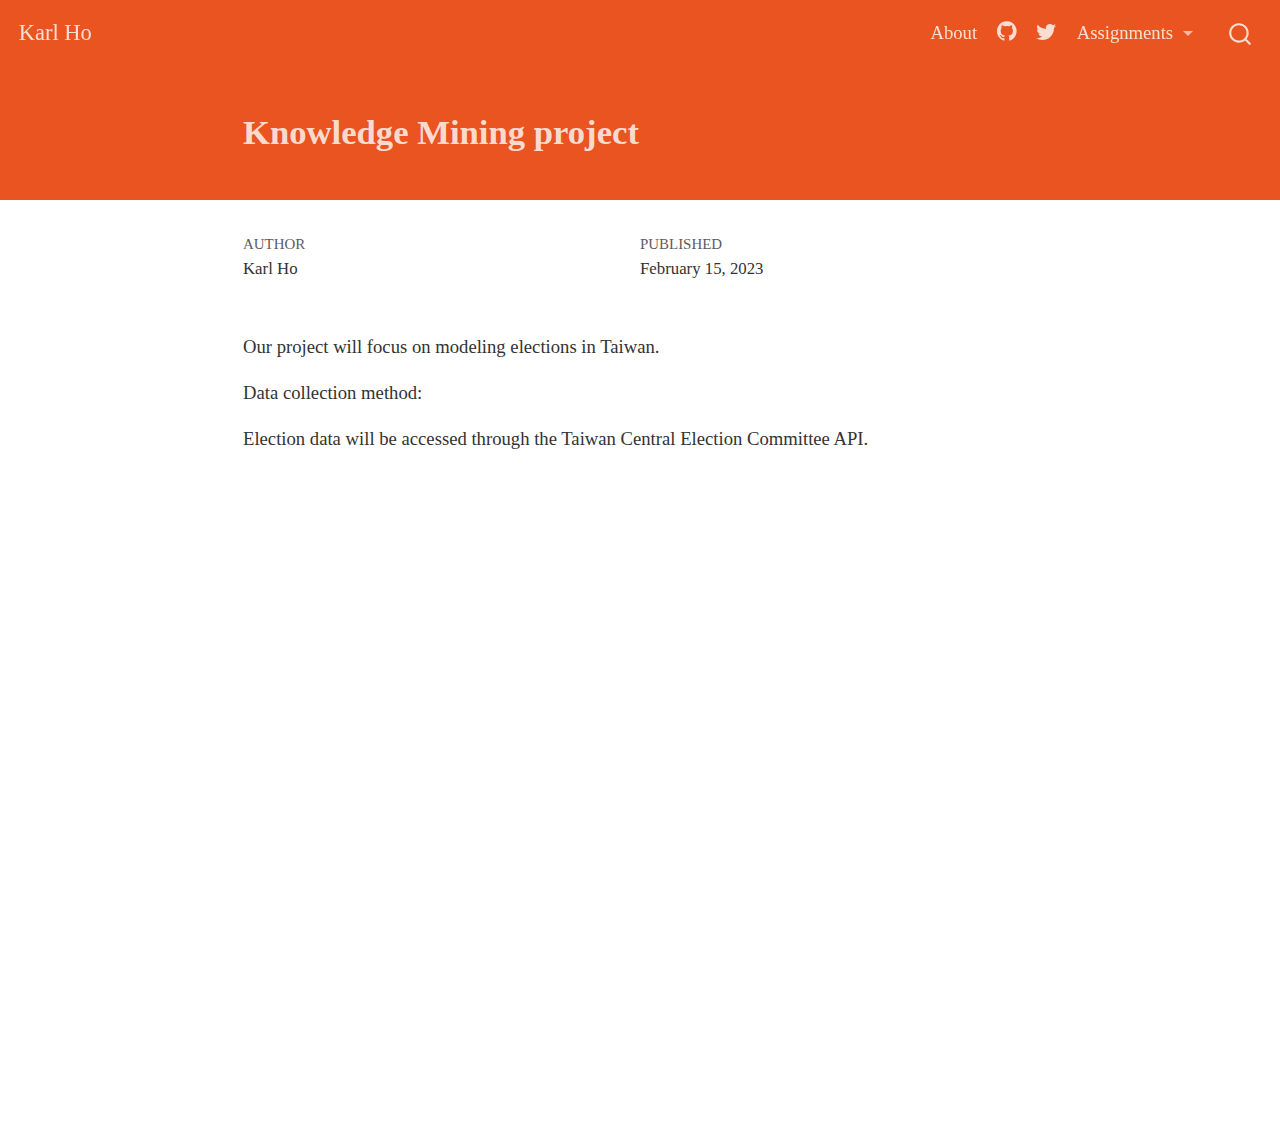
==== posts/assign01/index.html @ 5a6ee327 "Add files via upload" ====
<!DOCTYPE html>
<html xmlns="http://www.w3.org/1999/xhtml" lang="en" xml:lang="en"><head>

<meta charset="utf-8">
<meta name="generator" content="quarto-1.2.313">

<meta name="viewport" content="width=device-width, initial-scale=1.0, user-scalable=yes">

<meta name="author" content="Karl Ho">
<meta name="dcterms.date" content="2023-02-15">

<title>Karl Ho - Knowledge Mining project</title>
<style>
code{white-space: pre-wrap;}
span.smallcaps{font-variant: small-caps;}
div.columns{display: flex; gap: min(4vw, 1.5em);}
div.column{flex: auto; overflow-x: auto;}
div.hanging-indent{margin-left: 1.5em; text-indent: -1.5em;}
ul.task-list{list-style: none;}
ul.task-list li input[type="checkbox"] {
  width: 0.8em;
  margin: 0 0.8em 0.2em -1.6em;
  vertical-align: middle;
}
</style>


<script src="../../site_libs/quarto-nav/quarto-nav.js"></script>
<script src="../../site_libs/quarto-nav/headroom.min.js"></script>
<script src="../../site_libs/clipboard/clipboard.min.js"></script>
<script src="../../site_libs/quarto-search/autocomplete.umd.js"></script>
<script src="../../site_libs/quarto-search/fuse.min.js"></script>
<script src="../../site_libs/quarto-search/quarto-search.js"></script>
<meta name="quarto:offset" content="../../">
<script src="../../site_libs/quarto-html/quarto.js"></script>
<script src="../../site_libs/quarto-html/popper.min.js"></script>
<script src="../../site_libs/quarto-html/tippy.umd.min.js"></script>
<script src="../../site_libs/quarto-html/anchor.min.js"></script>
<link href="../../site_libs/quarto-html/tippy.css" rel="stylesheet">
<link href="../../site_libs/quarto-html/quarto-syntax-highlighting.css" rel="stylesheet" id="quarto-text-highlighting-styles">
<script src="../../site_libs/bootstrap/bootstrap.min.js"></script>
<link href="../../site_libs/bootstrap/bootstrap-icons.css" rel="stylesheet">
<link href="../../site_libs/bootstrap/bootstrap.min.css" rel="stylesheet" id="quarto-bootstrap" data-mode="light">
<script id="quarto-search-options" type="application/json">{
  "location": "navbar",
  "copy-button": false,
  "collapse-after": 3,
  "panel-placement": "end",
  "type": "overlay",
  "limit": 20,
  "language": {
    "search-no-results-text": "No results",
    "search-matching-documents-text": "matching documents",
    "search-copy-link-title": "Copy link to search",
    "search-hide-matches-text": "Hide additional matches",
    "search-more-match-text": "more match in this document",
    "search-more-matches-text": "more matches in this document",
    "search-clear-button-title": "Clear",
    "search-detached-cancel-button-title": "Cancel",
    "search-submit-button-title": "Submit"
  }
}</script>


<link rel="stylesheet" href="../../styles.css">
</head>

<body class="nav-fixed fullcontent">

<div id="quarto-search-results"></div>
  <header id="quarto-header" class="headroom fixed-top">
    <nav class="navbar navbar-expand-lg navbar-dark ">
      <div class="navbar-container container-fluid">
      <div class="navbar-brand-container">
    <a class="navbar-brand" href="../../index.html">
    <span class="navbar-title">Karl Ho</span>
    </a>
  </div>
          <button class="navbar-toggler" type="button" data-bs-toggle="collapse" data-bs-target="#navbarCollapse" aria-controls="navbarCollapse" aria-expanded="false" aria-label="Toggle navigation" onclick="if (window.quartoToggleHeadroom) { window.quartoToggleHeadroom(); }">
  <span class="navbar-toggler-icon"></span>
</button>
          <div class="collapse navbar-collapse" id="navbarCollapse">
            <ul class="navbar-nav navbar-nav-scroll ms-auto">
  <li class="nav-item">
    <a class="nav-link" href="../../about.html">
 <span class="menu-text">About</span></a>
  </li>  
  <li class="nav-item compact">
    <a class="nav-link" href="https://github.com/karlho1"><i class="bi bi-github" role="img">
</i> 
 <span class="menu-text"></span></a>
  </li>  
  <li class="nav-item compact">
    <a class="nav-link" href="https://twitter.com/karlho"><i class="bi bi-twitter" role="img">
</i> 
 <span class="menu-text"></span></a>
  </li>  
  <li class="nav-item dropdown ">
    <a class="nav-link dropdown-toggle" href="#" id="nav-menu-assignments" role="button" data-bs-toggle="dropdown" aria-expanded="false">
 <span class="menu-text">Assignments</span>
    </a>
    <ul class="dropdown-menu dropdown-menu-end" aria-labelledby="nav-menu-assignments">    
        <li>
    <a class="dropdown-item" href="../../posts/assign01/">
 <span class="dropdown-text">Assignment 1</span></a>
  </li>  
        <li>
    <a class="dropdown-item" href="../../posts/assign02/">
 <span class="dropdown-text">Assignment 2</span></a>
  </li>  
    </ul>
  </li>
</ul>
              <div id="quarto-search" class="" title="Search"></div>
          </div> <!-- /navcollapse -->
      </div> <!-- /container-fluid -->
    </nav>
</header>
<!-- content -->
<header id="title-block-header" class="quarto-title-block default page-columns page-full">
  <div class="quarto-title-banner page-columns page-full">
    <div class="quarto-title column-body">
      <h1 class="title">Knowledge Mining project</h1>
                      </div>
  </div>
    
  
  <div class="quarto-title-meta">

      <div>
      <div class="quarto-title-meta-heading">Author</div>
      <div class="quarto-title-meta-contents">
               <p>Karl Ho </p>
            </div>
    </div>
      
      <div>
      <div class="quarto-title-meta-heading">Published</div>
      <div class="quarto-title-meta-contents">
        <p class="date">February 15, 2023</p>
      </div>
    </div>
    
      
    </div>
    
  
  </header><div id="quarto-content" class="quarto-container page-columns page-rows-contents page-layout-article page-navbar">
<!-- sidebar -->
<!-- margin-sidebar -->
    
<!-- main -->
<main class="content quarto-banner-title-block" id="quarto-document-content">




<p>Our project will focus on modeling elections in Taiwan.</p>
<p>Data collection method:</p>
<p>Election data will be accessed through the Taiwan Central Election Committee API.</p>



</main> <!-- /main -->
<script id="quarto-html-after-body" type="application/javascript">
window.document.addEventListener("DOMContentLoaded", function (event) {
  const toggleBodyColorMode = (bsSheetEl) => {
    const mode = bsSheetEl.getAttribute("data-mode");
    const bodyEl = window.document.querySelector("body");
    if (mode === "dark") {
      bodyEl.classList.add("quarto-dark");
      bodyEl.classList.remove("quarto-light");
    } else {
      bodyEl.classList.add("quarto-light");
      bodyEl.classList.remove("quarto-dark");
    }
  }
  const toggleBodyColorPrimary = () => {
    const bsSheetEl = window.document.querySelector("link#quarto-bootstrap");
    if (bsSheetEl) {
      toggleBodyColorMode(bsSheetEl);
    }
  }
  toggleBodyColorPrimary();  
  const icon = "";
  const anchorJS = new window.AnchorJS();
  anchorJS.options = {
    placement: 'right',
    icon: icon
  };
  anchorJS.add('.anchored');
  const clipboard = new window.ClipboardJS('.code-copy-button', {
    target: function(trigger) {
      return trigger.previousElementSibling;
    }
  });
  clipboard.on('success', function(e) {
    // button target
    const button = e.trigger;
    // don't keep focus
    button.blur();
    // flash "checked"
    button.classList.add('code-copy-button-checked');
    var currentTitle = button.getAttribute("title");
    button.setAttribute("title", "Copied!");
    let tooltip;
    if (window.bootstrap) {
      button.setAttribute("data-bs-toggle", "tooltip");
      button.setAttribute("data-bs-placement", "left");
      button.setAttribute("data-bs-title", "Copied!");
      tooltip = new bootstrap.Tooltip(button, 
        { trigger: "manual", 
          customClass: "code-copy-button-tooltip",
          offset: [0, -8]});
      tooltip.show();    
    }
    setTimeout(function() {
      if (tooltip) {
        tooltip.hide();
        button.removeAttribute("data-bs-title");
        button.removeAttribute("data-bs-toggle");
        button.removeAttribute("data-bs-placement");
      }
      button.setAttribute("title", currentTitle);
      button.classList.remove('code-copy-button-checked');
    }, 1000);
    // clear code selection
    e.clearSelection();
  });
  function tippyHover(el, contentFn) {
    const config = {
      allowHTML: true,
      content: contentFn,
      maxWidth: 500,
      delay: 100,
      arrow: false,
      appendTo: function(el) {
          return el.parentElement;
      },
      interactive: true,
      interactiveBorder: 10,
      theme: 'quarto',
      placement: 'bottom-start'
    };
    window.tippy(el, config); 
  }
  const noterefs = window.document.querySelectorAll('a[role="doc-noteref"]');
  for (var i=0; i<noterefs.length; i++) {
    const ref = noterefs[i];
    tippyHover(ref, function() {
      // use id or data attribute instead here
      let href = ref.getAttribute('data-footnote-href') || ref.getAttribute('href');
      try { href = new URL(href).hash; } catch {}
      const id = href.replace(/^#\/?/, "");
      const note = window.document.getElementById(id);
      return note.innerHTML;
    });
  }
  const findCites = (el) => {
    const parentEl = el.parentElement;
    if (parentEl) {
      const cites = parentEl.dataset.cites;
      if (cites) {
        return {
          el,
          cites: cites.split(' ')
        };
      } else {
        return findCites(el.parentElement)
      }
    } else {
      return undefined;
    }
  };
  var bibliorefs = window.document.querySelectorAll('a[role="doc-biblioref"]');
  for (var i=0; i<bibliorefs.length; i++) {
    const ref = bibliorefs[i];
    const citeInfo = findCites(ref);
    if (citeInfo) {
      tippyHover(citeInfo.el, function() {
        var popup = window.document.createElement('div');
        citeInfo.cites.forEach(function(cite) {
          var citeDiv = window.document.createElement('div');
          citeDiv.classList.add('hanging-indent');
          citeDiv.classList.add('csl-entry');
          var biblioDiv = window.document.getElementById('ref-' + cite);
          if (biblioDiv) {
            citeDiv.innerHTML = biblioDiv.innerHTML;
          }
          popup.appendChild(citeDiv);
        });
        return popup.innerHTML;
      });
    }
  }
});
</script>
</div> <!-- /content -->



</body></html>
---- site_libs/quarto-html/tippy.css ----
.tippy-box[data-animation=fade][data-state=hidden]{opacity:0}[data-tippy-root]{max-width:calc(100vw - 10px)}.tippy-box{position:relative;background-color:#333;color:#fff;border-radius:4px;font-size:14px;line-height:1.4;white-space:normal;outline:0;transition-property:transform,visibility,opacity}.tippy-box[data-placement^=top]>.tippy-arrow{bottom:0}.tippy-box[data-placement^=top]>.tippy-arrow:before{bottom:-7px;left:0;border-width:8px 8px 0;border-top-color:initial;transform-origin:center top}.tippy-box[data-placement^=bottom]>.tippy-arrow{top:0}.tippy-box[data-placement^=bottom]>.tippy-arrow:before{top:-7px;left:0;border-width:0 8px 8px;border-bottom-color:initial;transform-origin:center bottom}.tippy-box[data-placement^=left]>.tippy-arrow{right:0}.tippy-box[data-placement^=left]>.tippy-arrow:before{border-width:8px 0 8px 8px;border-left-color:initial;right:-7px;transform-origin:center left}.tippy-box[data-placement^=right]>.tippy-arrow{left:0}.tippy-box[data-placement^=right]>.tippy-arrow:before{left:-7px;border-width:8px 8px 8px 0;border-right-color:initial;transform-origin:center right}.tippy-box[data-inertia][data-state=visible]{transition-timing-function:cubic-bezier(.54,1.5,.38,1.11)}.tippy-arrow{width:16px;height:16px;color:#333}.tippy-arrow:before{content:"";position:absolute;border-color:transparent;border-style:solid}.tippy-content{position:relative;padding:5px 9px;z-index:1}
---- site_libs/quarto-html/quarto-syntax-highlighting.css ----
/* quarto syntax highlight colors */
:root {
  --quarto-hl-ot-color: #003B4F;
  --quarto-hl-at-color: #657422;
  --quarto-hl-ss-color: #20794D;
  --quarto-hl-an-color: #5E5E5E;
  --quarto-hl-fu-color: #4758AB;
  --quarto-hl-st-color: #20794D;
  --quarto-hl-cf-color: #003B4F;
  --quarto-hl-op-color: #5E5E5E;
  --quarto-hl-er-color: #AD0000;
  --quarto-hl-bn-color: #AD0000;
  --quarto-hl-al-color: #AD0000;
  --quarto-hl-va-color: #111111;
  --quarto-hl-bu-color: inherit;
  --quarto-hl-ex-color: inherit;
  --quarto-hl-pp-color: #AD0000;
  --quarto-hl-in-color: #5E5E5E;
  --quarto-hl-vs-color: #20794D;
  --quarto-hl-wa-color: #5E5E5E;
  --quarto-hl-do-color: #5E5E5E;
  --quarto-hl-im-color: #00769E;
  --quarto-hl-ch-color: #20794D;
  --quarto-hl-dt-color: #AD0000;
  --quarto-hl-fl-color: #AD0000;
  --quarto-hl-co-color: #5E5E5E;
  --quarto-hl-cv-color: #5E5E5E;
  --quarto-hl-cn-color: #8f5902;
  --quarto-hl-sc-color: #5E5E5E;
  --quarto-hl-dv-color: #AD0000;
  --quarto-hl-kw-color: #003B4F;
}

/* other quarto variables */
:root {
  --quarto-font-monospace: SFMono-Regular, Menlo, Monaco, Consolas, "Liberation Mono", "Courier New", monospace;
}

pre > code.sourceCode > span {
  color: #003B4F;
}

code span {
  color: #003B4F;
}

code.sourceCode > span {
  color: #003B4F;
}

div.sourceCode,
div.sourceCode pre.sourceCode {
  color: #003B4F;
}

code span.ot {
  color: #003B4F;
}

code span.at {
  color: #657422;
}

code span.ss {
  color: #20794D;
}

code span.an {
  color: #5E5E5E;
}

code span.fu {
  color: #4758AB;
}

code span.st {
  color: #20794D;
}

code span.cf {
  color: #003B4F;
}

code span.op {
  color: #5E5E5E;
}

code span.er {
  color: #AD0000;
}

code span.bn {
  color: #AD0000;
}

code span.al {
  color: #AD0000;
}

code span.va {
  color: #111111;
}

code span.pp {
  color: #AD0000;
}

code span.in {
  color: #5E5E5E;
}

code span.vs {
  color: #20794D;
}

code span.wa {
  color: #5E5E5E;
  font-style: italic;
}

code span.do {
  color: #5E5E5E;
  font-style: italic;
}

code span.im {
  color: #00769E;
}

code span.ch {
  color: #20794D;
}

code span.dt {
  color: #AD0000;
}

code span.fl {
  color: #AD0000;
}

code span.co {
  color: #5E5E5E;
}

code span.cv {
  color: #5E5E5E;
  font-style: italic;
}

code span.cn {
  color: #8f5902;
}

code span.sc {
  color: #5E5E5E;
}

code span.dv {
  color: #AD0000;
}

code span.kw {
  color: #003B4F;
}

.prevent-inlining {
  content: "</";
}

/*# sourceMappingURL=debc5d5d77c3f9108843748ff7464032.css.map */
---- styles.css ----
/* css styles */
/* Whole document: */
body{
  font-family: Palatino;
  font-size: 14pt;
}
/* Headers */
h1,h2,h3,h4,h5,h6{
  font-family: Palatino;
  font-size: 26pt;
}
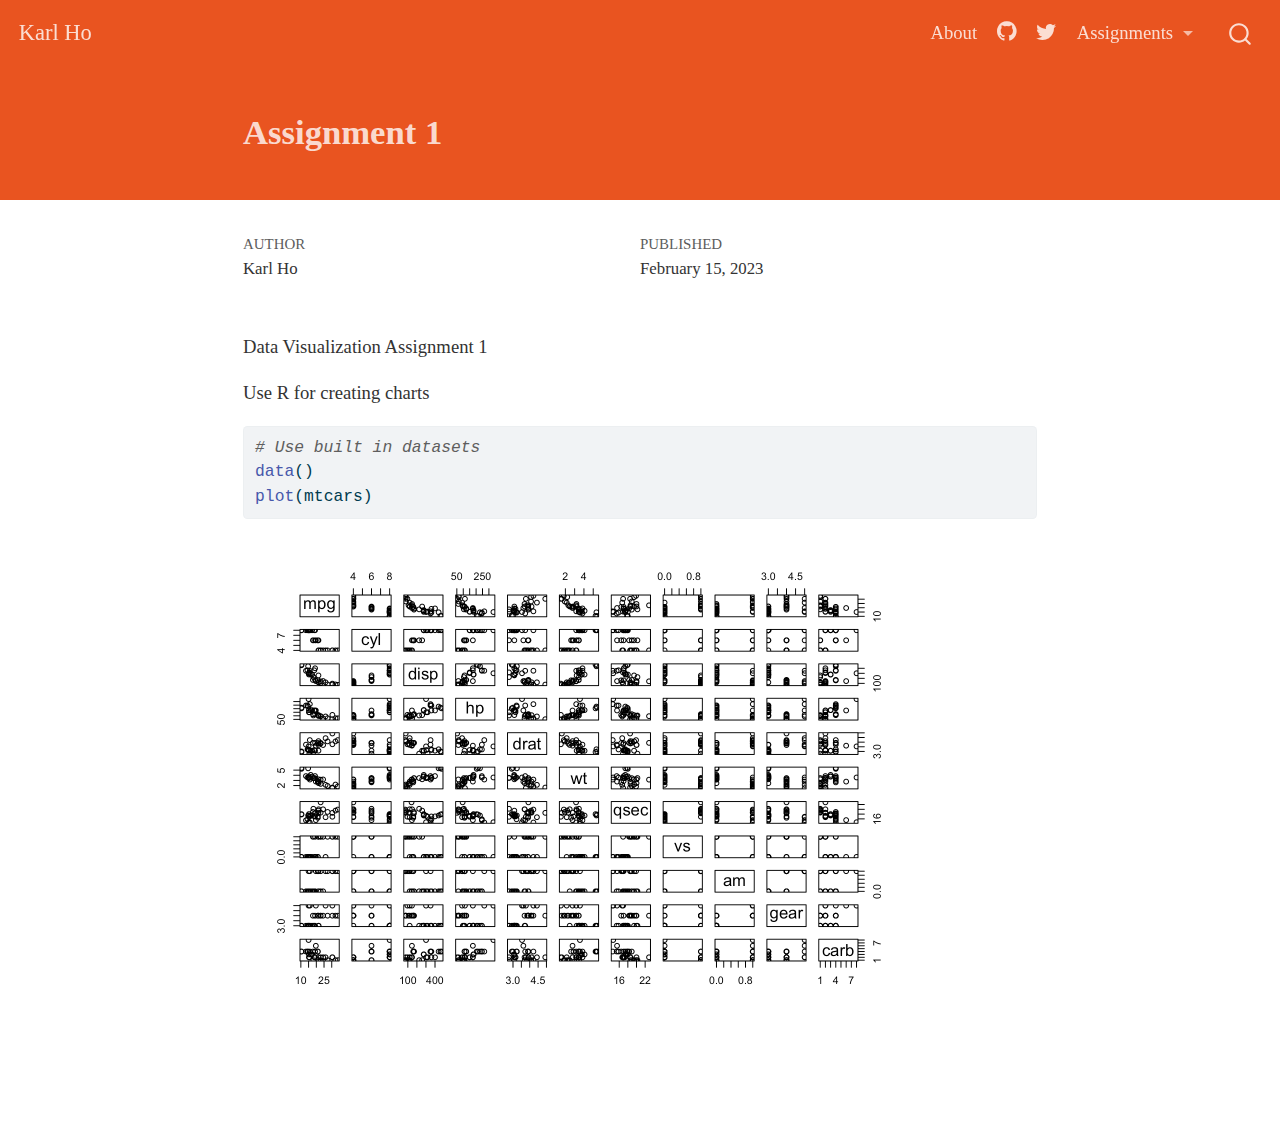
==== commit 18b354cc: "Add files via upload" ====
--- a/posts/assign01/index.html
+++ b/posts/assign01/index.html
@@ -9,7 +9,7 @@
 <meta name="author" content="Karl Ho">
 <meta name="dcterms.date" content="2023-02-15">
 
-<title>Karl Ho - Knowledge Mining project</title>
+<title>Karl Ho - Assignment 1</title>
 <style>
 code{white-space: pre-wrap;}
 span.smallcaps{font-variant: small-caps;}
@@ -22,6 +22,69 @@
   margin: 0 0.8em 0.2em -1.6em;
   vertical-align: middle;
 }
+pre > code.sourceCode { white-space: pre; position: relative; }
+pre > code.sourceCode > span { display: inline-block; line-height: 1.25; }
+pre > code.sourceCode > span:empty { height: 1.2em; }
+.sourceCode { overflow: visible; }
+code.sourceCode > span { color: inherit; text-decoration: inherit; }
+div.sourceCode { margin: 1em 0; }
+pre.sourceCode { margin: 0; }
+@media screen {
+div.sourceCode { overflow: auto; }
+}
+@media print {
+pre > code.sourceCode { white-space: pre-wrap; }
+pre > code.sourceCode > span { text-indent: -5em; padding-left: 5em; }
+}
+pre.numberSource code
+  { counter-reset: source-line 0; }
+pre.numberSource code > span
+  { position: relative; left: -4em; counter-increment: source-line; }
+pre.numberSource code > span > a:first-child::before
+  { content: counter(source-line);
+    position: relative; left: -1em; text-align: right; vertical-align: baseline;
+    border: none; display: inline-block;
+    -webkit-touch-callout: none; -webkit-user-select: none;
+    -khtml-user-select: none; -moz-user-select: none;
+    -ms-user-select: none; user-select: none;
+    padding: 0 4px; width: 4em;
+    color: #aaaaaa;
+  }
+pre.numberSource { margin-left: 3em; border-left: 1px solid #aaaaaa;  padding-left: 4px; }
+div.sourceCode
+  {   }
+@media screen {
+pre > code.sourceCode > span > a:first-child::before { text-decoration: underline; }
+}
+code span.al { color: #ff0000; font-weight: bold; } /* Alert */
+code span.an { color: #60a0b0; font-weight: bold; font-style: italic; } /* Annotation */
+code span.at { color: #7d9029; } /* Attribute */
+code span.bn { color: #40a070; } /* BaseN */
+code span.bu { color: #008000; } /* BuiltIn */
+code span.cf { color: #007020; font-weight: bold; } /* ControlFlow */
+code span.ch { color: #4070a0; } /* Char */
+code span.cn { color: #880000; } /* Constant */
+code span.co { color: #60a0b0; font-style: italic; } /* Comment */
+code span.cv { color: #60a0b0; font-weight: bold; font-style: italic; } /* CommentVar */
+code span.do { color: #ba2121; font-style: italic; } /* Documentation */
+code span.dt { color: #902000; } /* DataType */
+code span.dv { color: #40a070; } /* DecVal */
+code span.er { color: #ff0000; font-weight: bold; } /* Error */
+code span.ex { } /* Extension */
+code span.fl { color: #40a070; } /* Float */
+code span.fu { color: #06287e; } /* Function */
+code span.im { color: #008000; font-weight: bold; } /* Import */
+code span.in { color: #60a0b0; font-weight: bold; font-style: italic; } /* Information */
+code span.kw { color: #007020; font-weight: bold; } /* Keyword */
+code span.op { color: #666666; } /* Operator */
+code span.ot { color: #007020; } /* Other */
+code span.pp { color: #bc7a00; } /* Preprocessor */
+code span.sc { color: #4070a0; } /* SpecialChar */
+code span.ss { color: #bb6688; } /* SpecialString */
+code span.st { color: #4070a0; } /* String */
+code span.va { color: #19177c; } /* Variable */
+code span.vs { color: #4070a0; } /* VerbatimString */
+code span.wa { color: #60a0b0; font-weight: bold; font-style: italic; } /* Warning */
 </style>
 
 
@@ -108,6 +171,10 @@
     <a class="dropdown-item" href="../../posts/assign02/">
  <span class="dropdown-text">Assignment 2</span></a>
   </li>  
+        <li>
+    <a class="dropdown-item" href="../../posts/assign03/">
+ <span class="dropdown-text">Assignment 3</span></a>
+  </li>  
     </ul>
   </li>
 </ul>
@@ -120,7 +187,7 @@
 <header id="title-block-header" class="quarto-title-block default page-columns page-full">
   <div class="quarto-title-banner page-columns page-full">
     <div class="quarto-title column-body">
-      <h1 class="title">Knowledge Mining project</h1>
+      <h1 class="title">Assignment 1</h1>
                       </div>
   </div>
     
@@ -155,9 +222,16 @@
 
 
 
-<p>Our project will focus on modeling elections in Taiwan.</p>
-<p>Data collection method:</p>
-<p>Election data will be accessed through the Taiwan Central Election Committee API.</p>
+<p>Data Visualization Assignment 1</p>
+<p>Use R for creating charts</p>
+<div class="cell">
+<div class="sourceCode cell-code" id="cb1"><pre class="sourceCode r code-with-copy"><code class="sourceCode r"><span id="cb1-1"><a href="#cb1-1" aria-hidden="true" tabindex="-1"></a><span class="co"># Use built in datasets</span></span>
+<span id="cb1-2"><a href="#cb1-2" aria-hidden="true" tabindex="-1"></a><span class="fu">data</span>()</span>
+<span id="cb1-3"><a href="#cb1-3" aria-hidden="true" tabindex="-1"></a><span class="fu">plot</span>(mtcars)</span></code><button title="Copy to Clipboard" class="code-copy-button"><i class="bi"></i></button></pre></div>
+<div class="cell-output-display">
+<p><img src="index_files/figure-html/unnamed-chunk-1-1.png" class="img-fluid" width="672"></p>
+</div>
+</div>
 
 
 
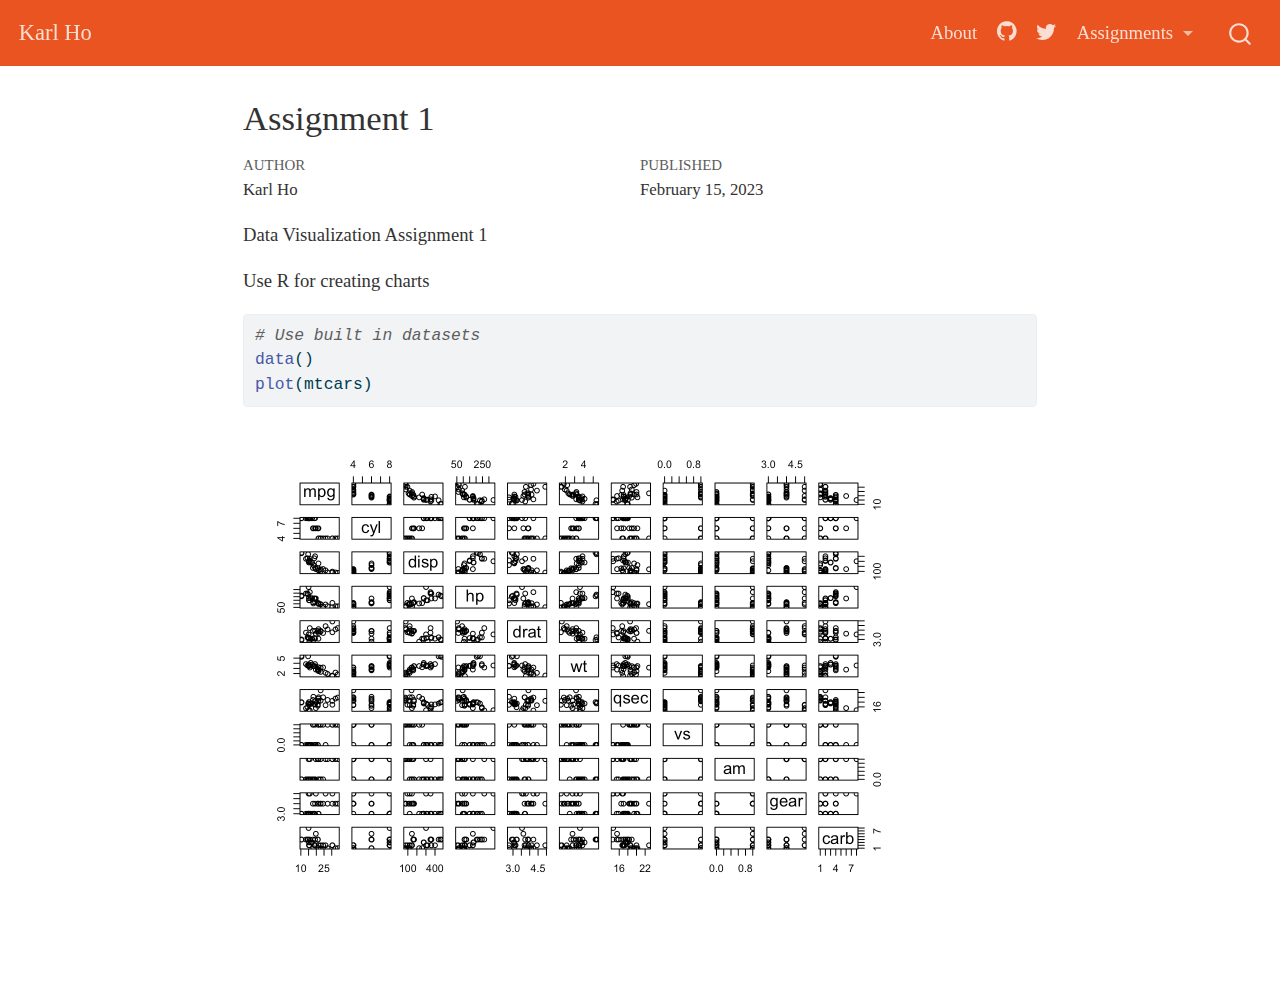
==== commit 59a20e4e: "Add files via upload" ====
--- a/posts/assign01/index.html
+++ b/posts/assign01/index.html
@@ -184,43 +184,41 @@
     </nav>
 </header>
 <!-- content -->
-<header id="title-block-header" class="quarto-title-block default page-columns page-full">
-  <div class="quarto-title-banner page-columns page-full">
-    <div class="quarto-title column-body">
-      <h1 class="title">Assignment 1</h1>
-                      </div>
-  </div>
-    
-  
-  <div class="quarto-title-meta">
-
-      <div>
-      <div class="quarto-title-meta-heading">Author</div>
-      <div class="quarto-title-meta-contents">
-               <p>Karl Ho </p>
-            </div>
-    </div>
-      
-      <div>
-      <div class="quarto-title-meta-heading">Published</div>
-      <div class="quarto-title-meta-contents">
-        <p class="date">February 15, 2023</p>
-      </div>
-    </div>
-    
-      
-    </div>
-    
-  
-  </header><div id="quarto-content" class="quarto-container page-columns page-rows-contents page-layout-article page-navbar">
+<div id="quarto-content" class="quarto-container page-columns page-rows-contents page-layout-article page-navbar">
 <!-- sidebar -->
 <!-- margin-sidebar -->
     
 <!-- main -->
-<main class="content quarto-banner-title-block" id="quarto-document-content">
-
-
-
+<main class="content" id="quarto-document-content">
+
+<header id="title-block-header" class="quarto-title-block default">
+<div class="quarto-title">
+<h1 class="title">Assignment 1</h1>
+</div>
+
+
+
+<div class="quarto-title-meta">
+
+    <div>
+    <div class="quarto-title-meta-heading">Author</div>
+    <div class="quarto-title-meta-contents">
+             <p>Karl Ho </p>
+          </div>
+  </div>
+    
+    <div>
+    <div class="quarto-title-meta-heading">Published</div>
+    <div class="quarto-title-meta-contents">
+      <p class="date">February 15, 2023</p>
+    </div>
+  </div>
+  
+    
+  </div>
+  
+
+</header>
 
 <p>Data Visualization Assignment 1</p>
 <p>Use R for creating charts</p>
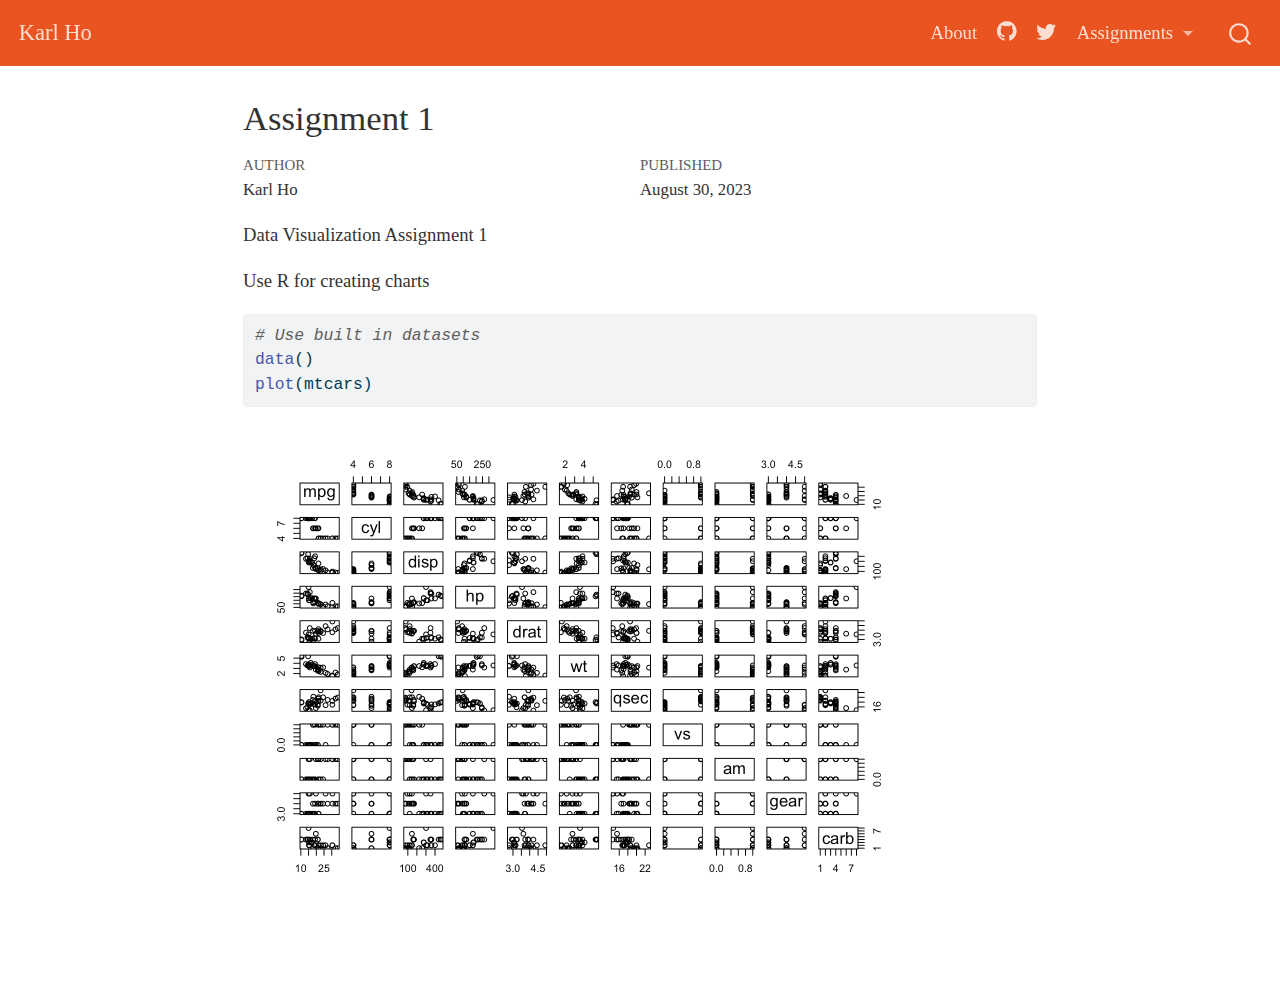
==== commit d87ec10a: "Add files via upload" ====
--- a/posts/assign01/index.html
+++ b/posts/assign01/index.html
@@ -7,7 +7,7 @@
 <meta name="viewport" content="width=device-width, initial-scale=1.0, user-scalable=yes">
 
 <meta name="author" content="Karl Ho">
-<meta name="dcterms.date" content="2023-02-15">
+<meta name="dcterms.date" content="2023-08-30">
 
 <title>Karl Ho - Assignment 1</title>
 <style>
@@ -210,7 +210,7 @@
     <div>
     <div class="quarto-title-meta-heading">Published</div>
     <div class="quarto-title-meta-contents">
-      <p class="date">February 15, 2023</p>
+      <p class="date">August 30, 2023</p>
     </div>
   </div>
   
